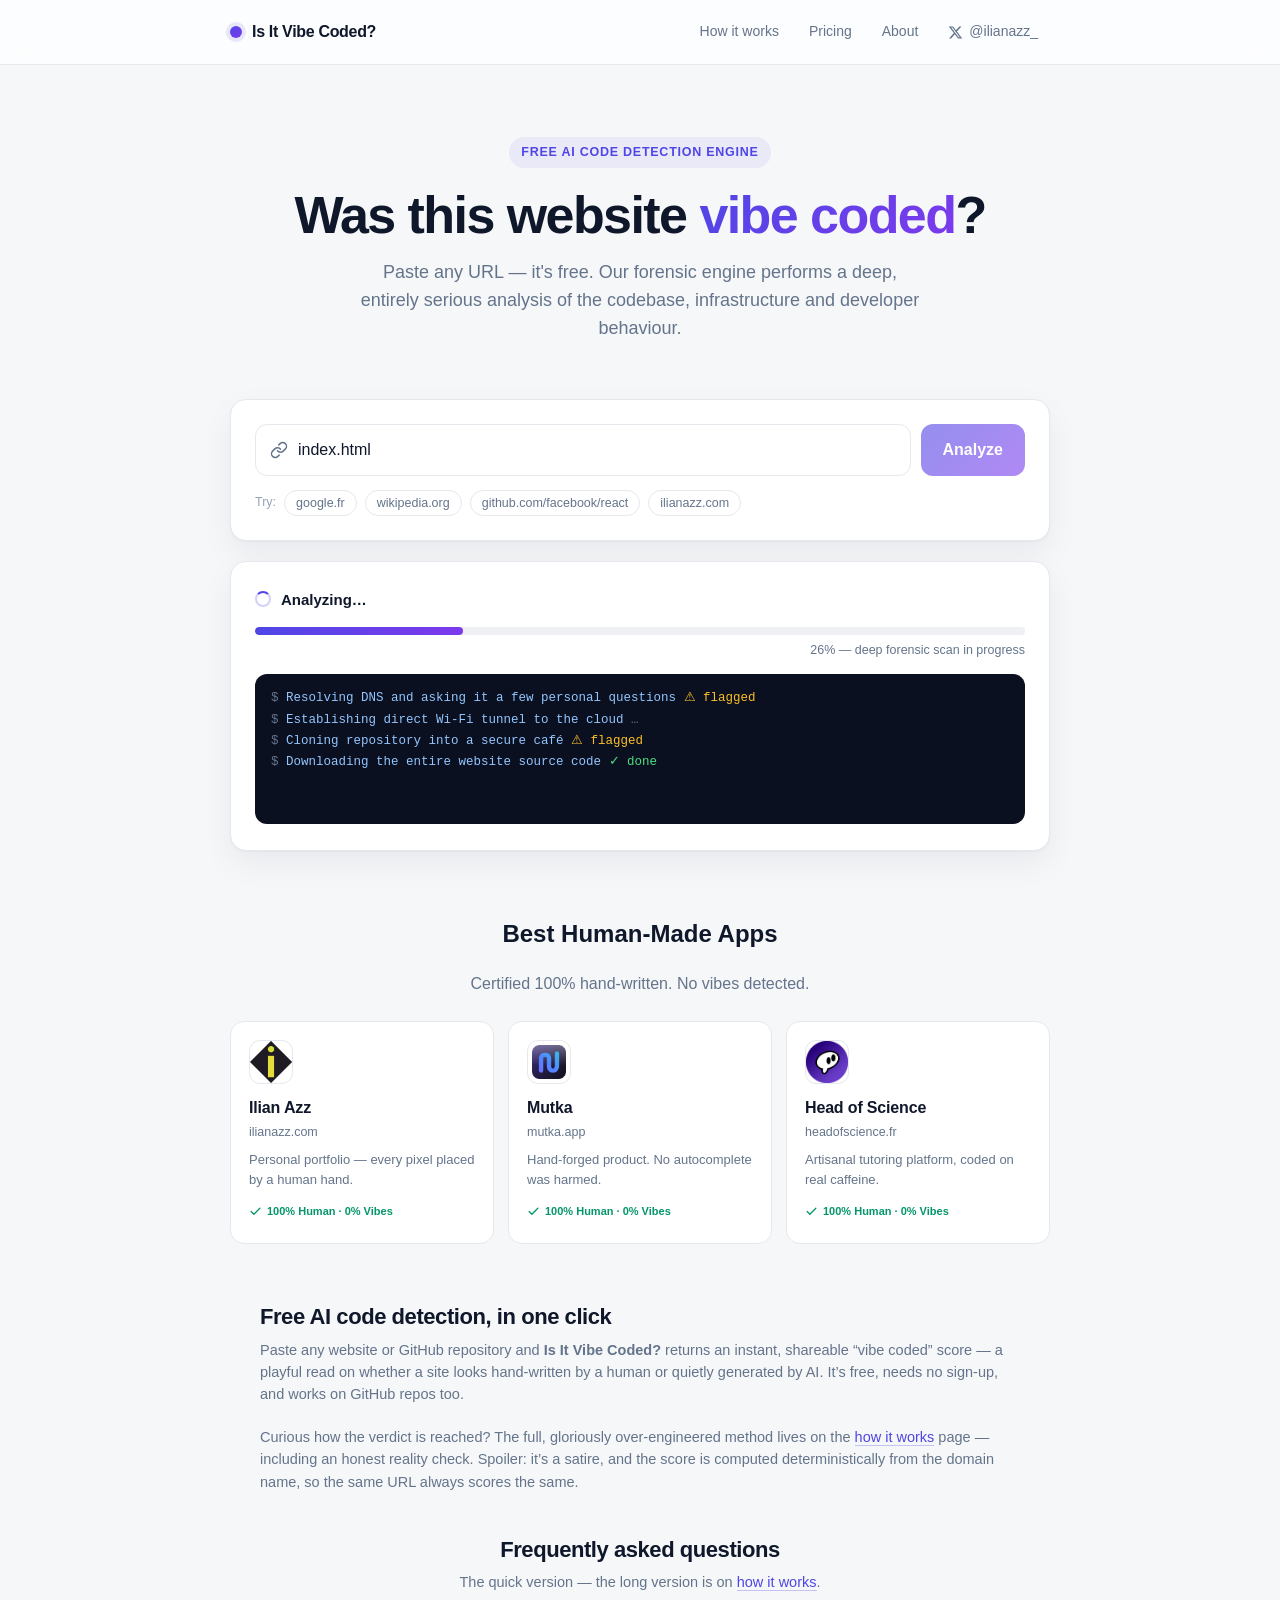
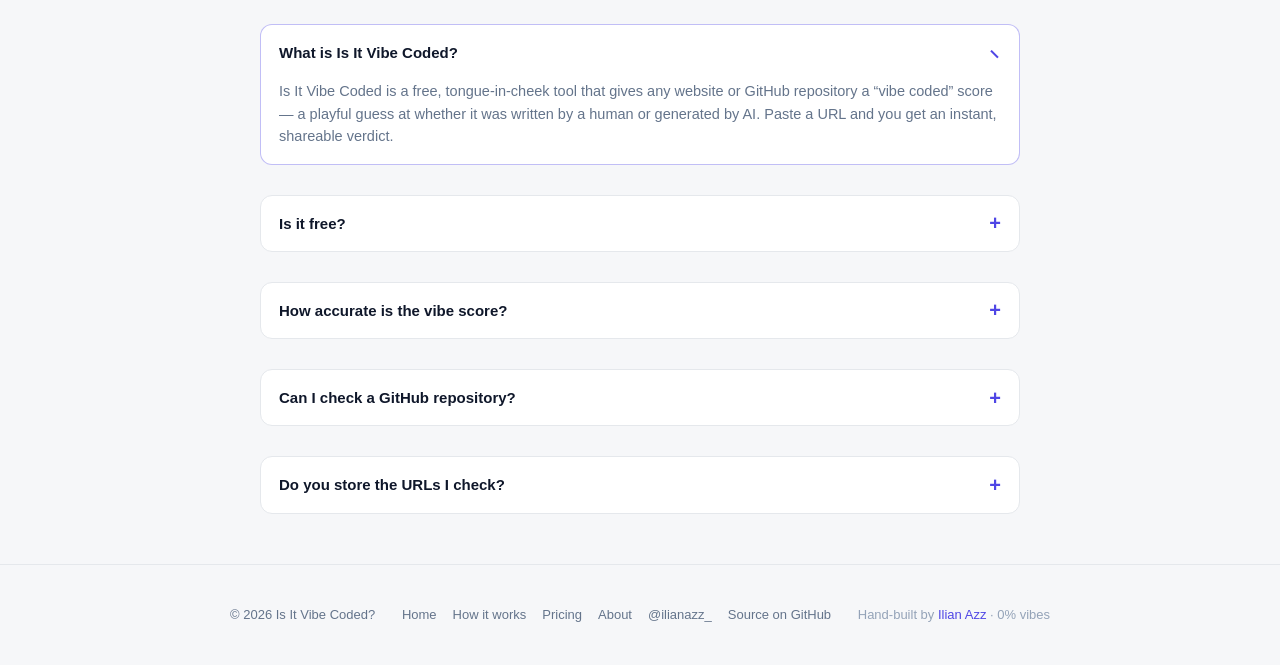
==== index.html @ d227d9e5 "Initial commit: Is It Vibe Coded? — satirical AI-code-detection site Co-Authored-By: Real vibe coder" ====
<!DOCTYPE html>
<html lang="en">
<head>
<meta charset="UTF-8">
<meta name="viewport" content="width=device-width, initial-scale=1.0">
<meta name="keywords" content="is it vibe coded, vibe coded, vibe coding, free AI code detection, free AI website checker, detect AI generated code, free vibe check, forensic code analysis, was this site made by AI">
<meta name="theme-color" content="#4f46e5">
<meta name="author" content="Ilian Azz">
<meta name="publisher" content="Ilian Azz">
<meta name="robots" content="index, follow, max-image-preview:large, max-snippet:-1, max-video-preview:-1">
<meta name="googlebot" content="index, follow, max-image-preview:large, max-snippet:-1, max-video-preview:-1">
<meta name="application-name" content="Is It Vibe Coded?">
<meta name="apple-mobile-web-app-title" content="Is It Vibe Coded?">
<meta name="apple-mobile-web-app-capable" content="yes">
<meta name="mobile-web-app-capable" content="yes">
<meta name="format-detection" content="telephone=no">
<meta name="color-scheme" content="light dark">

<!-- Icons -->
<link rel="icon" type="image/svg+xml" href="/assets/favicon.svg">
<link rel="icon" type="image/png" sizes="32x32" href="/assets/favicon-32.png">
<link rel="apple-touch-icon" href="/assets/apple-touch-icon.png">
<link rel="manifest" href="/site.webmanifest">

<!-- Static social tags -->
<meta property="og:type" content="website">
<meta property="og:locale" content="en_US">
<meta property="og:site_name" content="Is It Vibe Coded?">
<meta property="og:image:width" content="1200">
<meta property="og:image:height" content="630">
<meta property="og:image:type" content="image/png">
<meta name="twitter:card" content="summary_large_image">
<meta name="twitter:creator" content="@ilianazz_">
<meta name="twitter:site" content="@ilianazz_">

<!--DYN:START--><!-- per-URL tags below are rewritten server-side for deep links -->
<title>Is It Vibe Coded? — Free AI Code Detection</title>
<meta name="description" content="Paste any website or GitHub repo URL and find out — free — if it was vibe coded by AI. Instant, deterministic, gloriously not-made-up verdicts. A satire.">
<link rel="canonical" href="https://isitvibecoded.iazz.fr/">
<meta property="og:title" content="Is It Vibe Coded? — Free AI Code Detection">
<meta property="og:description" content="Paste any URL and get a free, serious, definitely-not-made-up verdict on whether a website was vibe coded by AI.">
<meta property="og:url" content="https://isitvibecoded.iazz.fr/">
<meta property="og:image" content="https://isitvibecoded.iazz.fr/assets/og.png">
<meta property="og:image:alt" content="Is It Vibe Coded? — 90% AI vibe">
<meta name="twitter:title" content="Is It Vibe Coded? — Free AI Code Detection">
<meta name="twitter:description" content="Paste any URL and get a free, serious, definitely-not-made-up verdict on whether a website was vibe coded by AI.">
<meta name="twitter:image" content="https://isitvibecoded.iazz.fr/assets/og.png">
<meta name="twitter:image:alt" content="Is It Vibe Coded? — 90% AI vibe">
<!--DYN:END-->

<link rel="preconnect" href="https://icons.duckduckgo.com">
<link rel="preconnect" href="https://eu.i.posthog.com" crossorigin>
<link rel="dns-prefetch" href="https://eu-assets.i.posthog.com">
<link rel="stylesheet" href="/assets/css/styles.css">

<!-- Structured data -->
<script type="application/ld+json">
{
  "@context":"https://schema.org",
  "@graph":[
    {
      "@type":"WebSite",
      "@id":"https://isitvibecoded.iazz.fr/#website",
      "name":"Is It Vibe Coded?",
      "url":"https://isitvibecoded.iazz.fr/",
      "inLanguage":"en",
      "description":"Detect whether any website was vibe coded by AI.",
      "publisher":{"@id":"https://isitvibecoded.iazz.fr/#person"},
      "potentialAction":{
        "@type":"SearchAction",
        "target":{"@type":"EntryPoint","urlTemplate":"https://isitvibecoded.iazz.fr/{search_term_string}"},
        "query-input":"required name=search_term_string"
      }
    },
    {
      "@type":"WebApplication",
      "@id":"https://isitvibecoded.iazz.fr/#app",
      "name":"Is It Vibe Coded?",
      "url":"https://isitvibecoded.iazz.fr/",
      "description":"Analyze any website to detect whether it was vibe coded by AI. A satirical forensic code-detection engine.",
      "applicationCategory":"DeveloperApplication",
      "operatingSystem":"Any",
      "browserRequirements":"Requires JavaScript",
      "isAccessibleForFree":true,
      "offers":{"@type":"Offer","price":"0","priceCurrency":"USD"},
      "author":{"@id":"https://isitvibecoded.iazz.fr/#person"}
    },
    {
      "@type":"Person",
      "@id":"https://isitvibecoded.iazz.fr/#person",
      "name":"Ilian Azz",
      "url":"https://ilianazz.com",
      "jobTitle":"Senior Full-Stack Developer",
      "sameAs":[
        "https://ilianazz.com",
        "https://github.com/ilianAZZ",
        "https://www.linkedin.com/in/ilianazz/",
        "https://medium.com/@ilianazz",
        "https://x.com/ilianazz_"
      ]
    }
  ]
}
</script>
<script type="application/ld+json">
{
  "@context":"https://schema.org",
  "@type":"FAQPage",
  "mainEntity":[
    {"@type":"Question","name":"What is Is It Vibe Coded?","acceptedAnswer":{"@type":"Answer","text":"Is It Vibe Coded is a free, tongue-in-cheek tool that gives any website or GitHub repository a 'vibe coded' score — a playful guess at whether it was written by a human or generated by AI. Paste a URL and you get an instant, shareable verdict."}},
    {"@type":"Question","name":"Is it free?","acceptedAnswer":{"@type":"Answer","text":"Yes. Checking any URL is completely free and needs no sign-up. The paid plans on the pricing page are part of the joke — nothing can actually be purchased."}},
    {"@type":"Question","name":"How accurate is the vibe score?","acceptedAnswer":{"@type":"Answer","text":"It isn't — and that's the point. Is It Vibe Coded is a satirical project. The score is computed deterministically from the domain name, so the same URL always returns the same verdict. There is no real code analysis."}},
    {"@type":"Question","name":"Can I check a GitHub repository?","acceptedAnswer":{"@type":"Answer","text":"Yes. Paste any GitHub repo or user URL — for example github.com/facebook/react — and the tool pulls its real language, star count and description before assigning a vibe."}},
    {"@type":"Question","name":"Do you store the URLs I check?","acceptedAnswer":{"@type":"Answer","text":"No. Nothing is stored. The verdict is generated from the URL and immediately forgotten."}}
  ]
}
</script>

<!-- PostHog analytics -->
<script>
    !function(t,e){var o,n,p,r;e.__SV||(window.posthog=e,e._i=[],e.init=function(i,s,a){function g(t,e){var o=e.split(".");2==o.length&&(t=t[o[0]],e=o[1]),t[e]=function(){t.push([e].concat(Array.prototype.slice.call(arguments,0)))}}(p=t.createElement("script")).type="text/javascript",p.crossOrigin="anonymous",p.async=!0,p.src=s.api_host.replace(".i.posthog.com","-assets.i.posthog.com")+"/static/array.js",(r=t.getElementsByTagName("script")[0]).parentNode.insertBefore(p,r);var u=e;for(void 0!==a?u=e[a]=[]:a="posthog",u.people=u.people||[],u.toString=function(t){var e="posthog";return"posthog"!==a&&(e+="."+a),t||(e+=" (stub)"),e},u.people.toString=function(){return u.toString(1)+".people (stub)"},o="init capture register register_once register_for_session unregister unregister_for_session getFeatureFlag getFeatureFlagPayload isFeatureEnabled reloadFeatureFlags updateEarlyAccessFeatureEnrollment getEarlyAccessFeatures on onFeatureFlags onSurveysLoaded onSessionId getSurveys getActiveMatchingSurveys renderSurvey canRenderSurvey identify setPersonProperties group resetGroups setPersonPropertiesForFlags resetPersonPropertiesForFlags setGroupPropertiesForFlags resetGroupPropertiesForFlags reset get_distinct_id getGroups get_session_id get_session_replay_url alias set_config startSessionRecording stopSessionRecording sessionRecordingStarted captureException loadToolbar get_property getSessionProperty createPersonProfile opt_in_capturing opt_out_capturing has_opted_in_capturing has_opted_out_capturing clear_opt_in_out_capturing debug getPageViewId captureTraceFeedback captureTraceMetric".split(" "),n=0;n<o.length;n++)g(u,o[n]);e._i.push([i,s,a])},e.__SV=1)}(document,window.posthog||[]);
    posthog.init('phc_uTKkojgxUpvtw5RFWUwPJWPVJ4fZZpMFqSYfruotj7C5', {
        api_host: 'https://eu.i.posthog.com',
        defaults: '2025-05-24',
        person_profiles: 'always',
        autocapture: true,
        capture_pageview: true,
        capture_pageleave: true,
        capture_performance: true,
        enable_heatmaps: true,
        disable_session_recording: false,
        session_recording: { maskAllInputs: false },
    })
</script>
</head>
<body>

<header>
  <div class="wrap bar">
    <a class="logo" href="/"><span class="dot"></span> <span class="full">Is It Vibe Coded?</span></a>
    <nav class="links">
      <a href="/how-it-works">How it works</a>
      <a href="/pricing">Pricing</a>
      <a href="/about">About</a>
      <a class="x" href="https://twitter.com/ilianazz_" target="_blank" rel="noopener" aria-label="Twitter / X">
        <svg width="15" height="15" viewBox="0 0 24 24" fill="currentColor"><path d="M18.244 2.25h3.308l-7.227 8.26 8.502 11.24H16.17l-5.214-6.817L4.99 21.75H1.68l7.73-8.835L1.254 2.25H8.08l4.713 6.231zm-1.161 17.52h1.833L7.084 4.126H5.117z"/></svg>
        <span class="label-hide">@ilianazz_</span>
      </a>
    </nav>
  </div>
</header>

<main class="wrap">

  <section class="hero">
    <span class="eyebrow">Free AI Code Detection Engine</span>
    <h1>Was this website <span class="grad">vibe coded</span>?</h1>
    <p class="sub">Paste any URL — it's free. Our forensic engine performs a deep, entirely serious analysis of the codebase, infrastructure and developer behaviour.</p>
  </section>

  <div class="card analyzer">
    <div class="field">
      <label class="input-shell" for="url">
        <svg width="18" height="18" viewBox="0 0 24 24" fill="none" stroke="currentColor" stroke-width="2" stroke-linecap="round" stroke-linejoin="round"><path d="M10 13a5 5 0 0 0 7.54.54l3-3a5 5 0 0 0-7.07-7.07l-1.72 1.71"></path><path d="M14 11a5 5 0 0 0-7.54-.54l-3 3a5 5 0 0 0 7.07 7.07l1.71-1.71"></path></svg>
        <input id="url" type="text" placeholder="example.com" autocomplete="off" spellcheck="false" aria-label="Website URL to analyze">
      </label>
      <button class="analyze" id="go">Analyze</button>
    </div>
    <div class="samples">
      <span>Try:</span>
      <button data-sample="google.fr">google.fr</button>
      <button data-sample="wikipedia.org">wikipedia.org</button>
      <button data-sample="github.com/facebook/react">github.com/facebook/react</button>
      <button data-sample="ilianazz.com">ilianazz.com</button>
    </div>
  </div>

  <!-- Loader -->
  <div class="card loader" id="loader">
    <div class="loader-head"><span class="spinner"></span> <span id="loaderHead">Analyzing…</span></div>
    <div class="progress"><i id="bar"></i></div>
    <div class="pct" id="pct">0%</div>
    <div class="console" id="console"></div>
  </div>

  <!-- Result -->
  <div class="card result" id="result">
    <!-- live site preview -->
    <div class="preview" id="preview">
      <div class="ogwrap" id="pvOgWrap"></div>
      <div class="pv-body">
        <div class="pv-site"><img id="pvFav" src="[data-uri]" alt="favicon" width="20" height="20"><span class="dom" id="pvDom"></span></div>
        <p class="pv-title" id="pvTitle"></p>
        <p class="pv-desc" id="pvDesc"></p>
      </div>
    </div>

    <div class="verdict">
      <div class="gauge">
        <svg width="132" height="132" viewBox="0 0 132 132">
          <circle cx="66" cy="66" r="58" fill="none" stroke="#eef0f4" stroke-width="12"></circle>
          <circle id="arc" cx="66" cy="66" r="58" fill="none" stroke="url(#g)" stroke-width="12" stroke-linecap="round" stroke-dasharray="364.4" stroke-dashoffset="364.4"></circle>
          <defs><linearGradient id="g" x1="0" y1="0" x2="1" y2="1"><stop offset="0" stop-color="#4f46e5"/><stop offset="1" stop-color="#7c3aed"/></linearGradient></defs>
        </svg>
        <div class="num"><b id="score">90%</b><span>AI vibe</span></div>
      </div>
      <div class="verdict-copy">
        <h2 id="verdictTitle">Almost certainly vibe coded</h2>
        <span class="tag ai" id="verdictTag">🤖 AI-Generated Codebase</span>
        <p id="verdictBlurb"></p>
      </div>
    </div>

    <div class="section-h">Forensic findings <span class="count" id="findCount"></span></div>
    <div id="findings"></div>

    <div class="meta-row" id="meta"></div>

    <div class="result-actions">
      <button id="shareBtn"><svg width="14" height="14" viewBox="0 0 24 24" fill="none" stroke="currentColor" stroke-width="2" stroke-linecap="round" stroke-linejoin="round"><path d="M4 12v8a2 2 0 0 0 2 2h12a2 2 0 0 0 2-2v-8"></path><path d="M16 6l-4-4-4 4"></path><path d="M12 2v13"></path></svg> Share this verdict</button>
    </div>

    <div class="disclaim">Analysis performed by proprietary heuristics. Confidence intervals are peer-reviewed internally and cannot be questioned.</div>
  </div>

  <!-- Best human apps -->
  <section class="best">
    <div class="best-head">
      <h2>Best Human-Made Apps</h2>
      <p>Certified 100% hand-written. No vibes detected.</p>
    </div>
    <div class="grid" id="bestGrid"></div>
  </section>

  <!-- SEO / explainer content -->
  <section class="about-sec" style="max-width:760px;margin:56px auto 0">
    <h2>Free AI code detection, in one click</h2>
    <p class="sublead">Paste any website or GitHub repository and <strong>Is It Vibe Coded?</strong> returns an instant, shareable “vibe coded” score — a playful read on whether a site looks hand-written by a human or quietly generated by AI. It’s free, needs no sign-up, and works on GitHub repos too.</p>
    <p class="sublead">Curious how the verdict is reached? The full, gloriously over-engineered method lives on the <a href="/how-it-works" class="xlink">how it works</a> page — including an honest reality check. Spoiler: it’s a satire, and the score is computed deterministically from the domain name, so the same URL always scores the same.</p>
  </section>

  <!-- Homepage FAQ (visible, matches FAQPage schema below) -->
  <section class="about-sec" style="max-width:760px;margin:40px auto 0" aria-label="Frequently asked questions">
    <h2 style="text-align:center">Frequently asked questions</h2>
    <p class="sublead" style="text-align:center">The quick version — the long version is on <a href="/how-it-works" class="xlink">how it works</a>.</p>
    <div class="faq">
      <details open>
        <summary>What is Is It Vibe Coded?</summary>
        <p>Is It Vibe Coded is a free, tongue-in-cheek tool that gives any website or GitHub repository a “vibe coded” score — a playful guess at whether it was written by a human or generated by AI. Paste a URL and you get an instant, shareable verdict.</p>
      </details>
      <details>
        <summary>Is it free?</summary>
        <p>Yes. Checking any URL is completely free and needs no sign-up. The paid “plans” on the <a href="/pricing" class="xlink">pricing page</a> are part of the joke — nothing can actually be purchased.</p>
      </details>
      <details>
        <summary>How accurate is the vibe score?</summary>
        <p>It isn’t — and that’s the point. Is It Vibe Coded is a satirical project. The score is computed deterministically from the domain name, so the same URL always returns the same verdict. There is no real code analysis.</p>
      </details>
      <details>
        <summary>Can I check a GitHub repository?</summary>
        <p>Yes. Paste any GitHub repo or user URL — for example <b style="color:var(--muted)">github.com/facebook/react</b> — and the tool pulls its real language, star count and description before assigning a vibe.</p>
      </details>
      <details>
        <summary>Do you store the URLs I check?</summary>
        <p>No. Nothing is stored. The verdict is generated from the URL and immediately forgotten, like a dream you had on a train.</p>
      </details>
    </div>
  </section>

</main>

<footer>
  <div class="wrap foot">
    <div>© <span id="yr">2026</span> Is It Vibe Coded?</div>
    <nav>
      <a href="/">Home</a>
      <a href="/how-it-works">How it works</a>
      <a href="/pricing">Pricing</a>
      <a href="/about">About</a>
      <a href="https://twitter.com/ilianazz_" target="_blank" rel="noopener">@ilianazz_</a>
      <a href="https://github.com/ilianAZZ/isitvibecoded" target="_blank" rel="noopener">Source on GitHub</a>
    </nav>
    <div class="made">Hand-built by <a href="https://ilianazz.com" target="_blank" rel="noopener" style="color:var(--brand)">Ilian Azz</a> · 0% vibes</div>
  </div>
</footer>

<script src="/assets/js/engine.js" defer></script>
<script>document.getElementById("yr").textContent="2026";</script>
</body>
</html>
---- assets/css/styles.css ----
:root{
  --bg:#f6f7f9;
  --panel:#ffffff;
  --ink:#0f172a;
  --muted:#64748b;
  --faint:#94a3b8;
  --line:#e5e8ec;
  --line-2:#eef0f4;
  --brand:#4f46e5;
  --brand-2:#7c3aed;
  --danger:#dc2626;
  --ok:#059669;
  --shadow:0 1px 2px rgba(15,23,42,.04),0 12px 32px rgba(15,23,42,.06);
  --shadow-lg:0 20px 60px rgba(15,23,42,.12);
  --radius:16px;
}
*{box-sizing:border-box}
html,body{margin:0;padding:0}
html{scroll-behavior:smooth}
body{
  background:var(--bg);
  color:var(--ink);
  font-family:-apple-system,BlinkMacSystemFont,"Segoe UI",Inter,Roboto,Helvetica,Arial,sans-serif;
  line-height:1.55;
  -webkit-font-smoothing:antialiased;
}
a{color:inherit}
.wrap{max-width:860px;margin:0 auto;padding:0 20px}
.narrow{max-width:720px}

/* ---------- Header / nav ---------- */
header{border-bottom:1px solid var(--line);background:rgba(255,255,255,.72);backdrop-filter:saturate(180%) blur(10px);position:sticky;top:0;z-index:40}
.bar{display:flex;align-items:center;justify-content:space-between;height:64px;gap:16px}
.logo{display:flex;align-items:center;gap:10px;font-weight:700;letter-spacing:-.02em;text-decoration:none;color:var(--ink);white-space:nowrap}
.logo .dot{width:12px;height:12px;border-radius:50%;background:linear-gradient(135deg,var(--brand),var(--brand-2));box-shadow:0 0 0 4px rgba(79,70,229,.12);flex:none}
nav.links{display:flex;align-items:center;gap:6px}
nav.links a{font-size:14px;color:var(--muted);text-decoration:none;padding:8px 12px;border-radius:9px;transition:color .15s,background .15s}
nav.links a:hover{color:var(--ink);background:var(--line-2)}
nav.links a.active{color:var(--brand);background:rgba(79,70,229,.08)}
nav.links a.x{display:inline-flex;align-items:center;gap:6px}
@media (max-width:620px){
  nav.links a.label-hide{display:none}
  .logo span.full{display:none}
}

/* ---------- Hero ---------- */
.hero{text-align:center;padding:72px 0 36px}
.eyebrow{display:inline-block;font-size:12.5px;font-weight:600;letter-spacing:.06em;text-transform:uppercase;color:var(--brand);background:rgba(79,70,229,.08);padding:6px 12px;border-radius:999px;margin-bottom:20px}
h1{font-size:clamp(34px,6vw,52px);line-height:1.05;letter-spacing:-.03em;margin:0 0 16px;font-weight:800}
h1 .grad,.grad{background:linear-gradient(135deg,var(--brand),var(--brand-2));-webkit-background-clip:text;background-clip:text;color:transparent}
.sub{font-size:18px;color:var(--muted);max-width:560px;margin:0 auto}

/* ---------- Cards ---------- */
.card{background:var(--panel);border:1px solid var(--line);border-radius:var(--radius);box-shadow:var(--shadow)}

/* ---------- Analyzer ---------- */
.analyzer{padding:24px;margin-top:20px}
.field{display:flex;gap:10px;flex-wrap:wrap}
.input-shell{flex:1;min-width:220px;display:flex;align-items:center;gap:10px;border:1px solid var(--line);border-radius:12px;padding:0 14px;background:#fff;transition:border-color .15s,box-shadow .15s}
.input-shell:focus-within{border-color:var(--brand);box-shadow:0 0 0 4px rgba(79,70,229,.12)}
.input-shell svg{flex:none;color:var(--muted)}
input[type=text]{flex:1;border:0;outline:0;font-size:16px;padding:15px 0;background:transparent;color:var(--ink);font-family:inherit;min-width:0}
button.analyze{border:0;border-radius:12px;padding:0 22px;min-height:52px;font-size:16px;font-weight:600;color:#fff;cursor:pointer;background:linear-gradient(135deg,var(--brand),var(--brand-2));box-shadow:0 8px 20px rgba(79,70,229,.28);transition:transform .12s,box-shadow .12s}
button.analyze:hover{transform:translateY(-1px);box-shadow:0 12px 26px rgba(79,70,229,.34)}
button.analyze:active{transform:translateY(0)}
button.analyze:disabled{opacity:.6;cursor:not-allowed;transform:none;box-shadow:none}
.hint{font-size:13px;color:var(--muted);margin-top:12px;display:flex;align-items:center;gap:6px}
.samples{margin-top:14px;display:flex;gap:8px;flex-wrap:wrap;align-items:center}
.samples span{font-size:12.5px;color:var(--faint)}
.samples button{font-size:12.5px;border:1px solid var(--line);background:#fff;color:var(--muted);border-radius:999px;padding:5px 11px;cursor:pointer;transition:.15s}
.samples button:hover{border-color:var(--brand);color:var(--brand)}

/* ---------- Loader ---------- */
.loader{display:none;padding:26px 24px;margin-top:20px}
.loader.show{display:block}
.loader-head{display:flex;align-items:center;gap:10px;font-size:15px;font-weight:600}
.spinner{display:inline-block;width:16px;height:16px;border:2px solid rgba(79,70,229,.25);border-top-color:var(--brand);border-radius:50%;animation:spin .7s linear infinite;flex:none}
@keyframes spin{to{transform:rotate(360deg)}}
.progress{height:8px;border-radius:999px;background:var(--line-2);overflow:hidden;margin:16px 0 6px}
.progress > i{display:block;height:100%;width:0;border-radius:999px;background:linear-gradient(90deg,var(--brand),var(--brand-2));transition:width .35s ease}
.pct{text-align:right;font-size:12.5px;color:var(--muted);font-variant-numeric:tabular-nums}
.console{margin-top:14px;background:#0b1020;border-radius:12px;padding:14px 16px;font-family:ui-monospace,SFMono-Regular,Menlo,monospace;font-size:12.5px;line-height:1.7;color:#93c5fd;height:150px;overflow:hidden;position:relative}
.console .ln{white-space:nowrap;overflow:hidden;text-overflow:ellipsis}
.console .ln .ok{color:#4ade80}
.console .ln .dim{color:#64748b}
.console .ln .warn{color:#fbbf24}

/* ---------- Result ---------- */
.result{display:none;margin-top:20px}
.result.show{display:block;animation:rise .4s ease both}
@keyframes rise{from{opacity:0;transform:translateY(10px)}to{opacity:1;transform:none}}

/* site preview */
.preview{display:flex;gap:16px;padding:18px 24px;border-bottom:1px solid var(--line);align-items:flex-start}
.preview .ogwrap{flex:none;width:180px;aspect-ratio:1200/630;border-radius:10px;overflow:hidden;background:var(--line-2);border:1px solid var(--line);display:grid;place-items:center}
.preview .ogwrap img{width:100%;height:100%;object-fit:cover;display:block}
.preview .pv-body{flex:1;min-width:0}
.preview .pv-site{display:flex;align-items:center;gap:8px;margin-bottom:6px}
.preview .pv-site img{width:20px;height:20px;border-radius:5px;flex:none;background:#fff}
.preview .pv-site .dom{font-size:13px;color:var(--muted);font-weight:600;word-break:break-all}
.preview .pv-title{font-size:16px;font-weight:700;letter-spacing:-.01em;margin:0 0 4px;overflow:hidden;display:-webkit-box;-webkit-line-clamp:2;-webkit-box-orient:vertical}
.preview .pv-desc{font-size:13.5px;color:var(--muted);margin:0;overflow:hidden;display:-webkit-box;-webkit-line-clamp:2;-webkit-box-orient:vertical}
@media (max-width:560px){.preview{flex-direction:column}.preview .ogwrap{width:100%}}

.verdict{padding:26px 24px;display:flex;gap:24px;align-items:center;flex-wrap:wrap}
.gauge{position:relative;width:132px;height:132px;flex:none}
.gauge svg{transform:rotate(-90deg)}
.gauge .num{position:absolute;inset:0;display:flex;flex-direction:column;align-items:center;justify-content:center}
.gauge .num b{font-size:34px;font-weight:800;letter-spacing:-.02em}
.gauge .num span{font-size:11px;color:var(--muted);text-transform:uppercase;letter-spacing:.08em}
.verdict-copy{flex:1;min-width:220px}
.verdict-copy h2{margin:0 0 8px;font-size:24px;letter-spacing:-.02em}
.tag{display:inline-flex;align-items:center;gap:6px;font-size:12.5px;font-weight:600;padding:5px 11px;border-radius:999px}
.tag.ai{color:#b91c1c;background:#fef2f2;border:1px solid #fecaca}
.tag.human{color:#047857;background:#ecfdf5;border:1px solid #a7f3d0}
.verdict-copy p{font-size:13.5px;color:var(--muted);margin:10px 0 0}

.section-h{font-size:12px;font-weight:700;letter-spacing:.08em;text-transform:uppercase;color:var(--muted);padding:16px 24px 4px;border-top:1px solid var(--line);display:flex;justify-content:space-between;align-items:center}
.section-h .count{color:var(--faint);font-weight:600}

/* findings — compact, grouped */
.fgroup{padding:6px 24px 4px}
.fgroup .cat{display:flex;align-items:center;gap:8px;font-size:12px;font-weight:700;color:var(--ink);margin:14px 0 6px}
.fgroup .cat .cdot{width:7px;height:7px;border-radius:50%;flex:none}
.fgroup .cat .cline{flex:1;height:1px;background:var(--line)}
.flist{list-style:none;margin:0;padding:0}
.flist li{display:flex;gap:10px;padding:7px 0;align-items:baseline}
.flist .ic{flex:none;font-size:13px;width:18px;text-align:center}
.flist .t{flex:1;font-size:13.5px}
.flist .t b{font-weight:600}
.flist .t em{font-style:normal;color:var(--muted)}
.flist .conf{flex:none;font-size:11px;font-weight:700;color:var(--danger);font-variant-numeric:tabular-nums;align-self:center}

.meta-row{display:flex;gap:10px;flex-wrap:wrap;padding:16px 24px 22px;border-top:1px solid var(--line);margin-top:8px}
.chip{font-size:12px;color:var(--muted);border:1px solid var(--line);border-radius:8px;padding:7px 11px;background:#fbfbfc}
.chip b{color:var(--ink)}
.result-actions{display:flex;gap:10px;padding:0 24px 22px;flex-wrap:wrap}
.result-actions button{font-size:13px;font-weight:600;border:1px solid var(--line);background:#fff;color:var(--ink);border-radius:10px;padding:9px 14px;cursor:pointer;transition:.15s;display:inline-flex;align-items:center;gap:7px}
.result-actions button:hover{border-color:var(--brand);color:var(--brand)}
.disclaim{font-size:12px;color:var(--faint);text-align:center;padding:14px 24px;border-top:1px solid var(--line)}

/* ---------- Best human apps ---------- */
.best{margin:64px 0 40px}
.best-head{text-align:center;margin-bottom:24px}
.best-head h3{font-size:26px;letter-spacing:-.02em;margin:0 0 6px}
.best-head p{color:var(--muted);margin:0}
.grid{display:grid;grid-template-columns:repeat(auto-fill,minmax(240px,1fr));gap:14px}
.app{display:block;text-decoration:none;color:inherit;background:var(--panel);border:1px solid var(--line);border-radius:14px;padding:18px;transition:transform .12s,box-shadow .12s,border-color .12s}
.app:hover{transform:translateY(-2px);box-shadow:var(--shadow);border-color:#d7dbe0}
.app .top{display:flex;align-items:center;justify-content:space-between;margin-bottom:12px}
.app .av{width:44px;height:44px;border-radius:11px;object-fit:cover;background:#fff;border:1px solid var(--line)}
.app h4{margin:0 0 2px;font-size:16px;letter-spacing:-.01em}
.app .url{font-size:12.5px;color:var(--muted);word-break:break-all}
.app .blurb{font-size:13px;color:var(--muted);margin-top:8px}
.app .verified{font-size:11px;font-weight:700;color:var(--ok);display:inline-flex;align-items:center;gap:5px;margin-top:12px}

/* ---------- Generic content pages ---------- */
.page{padding:56px 0 20px}
.page h1{text-align:center}
.page .lead{text-align:center;color:var(--muted);font-size:18px;max-width:600px;margin:0 auto 8px}
.steps{margin-top:40px;display:flex;flex-direction:column;gap:14px}
.step{display:flex;gap:18px;padding:22px 24px}
.step .no{flex:none;width:40px;height:40px;border-radius:11px;display:grid;place-items:center;font-weight:800;color:#fff;background:linear-gradient(135deg,var(--brand),var(--brand-2));font-size:16px}
.step h3{margin:0 0 6px;font-size:18px;letter-spacing:-.01em}
.step p{margin:0;color:var(--muted);font-size:14.5px}
.spec{margin:40px 0;padding:24px}
.spec h3{margin:0 0 16px;font-size:16px}
.spec dl{margin:0;display:grid;grid-template-columns:200px 1fr;gap:10px 20px}
.spec dt{font-weight:600;font-size:14px}
.spec dd{margin:0;color:var(--muted);font-size:14px}
@media (max-width:560px){.spec dl{grid-template-columns:1fr;gap:2px 0}.spec dd{margin-bottom:12px}}
.callout{padding:18px 22px;border-left:3px solid var(--brand);background:rgba(79,70,229,.05);border-radius:0 12px 12px 0;margin:24px 0;font-size:14.5px;color:var(--ink)}

/* ---------- Article (SEO) ---------- */
.breadcrumb{font-size:12.5px;color:var(--faint);padding:22px 0 0}
.breadcrumb a{color:var(--muted);text-decoration:none}
.breadcrumb a:hover{color:var(--brand)}
.breadcrumb span{margin:0 6px}

.byline{display:flex;align-items:center;justify-content:center;gap:10px;flex-wrap:wrap;margin:18px 0 2px;font-size:13px;color:var(--muted)}
.byline img{width:26px;height:26px;border-radius:50%;object-fit:cover;border:1px solid var(--line)}
.byline b{color:var(--ink);font-weight:600}
.byline .sep{color:var(--faint)}

.article{font-size:16px;line-height:1.7;color:var(--ink)}
.article h2{font-size:24px;letter-spacing:-.02em;margin:44px 0 14px;font-weight:800}
.article h2 .grad{font-weight:800}
.article p{margin:0 0 16px;color:#334155}
.article a.xlink{color:var(--brand);text-decoration:none;font-weight:600;border-bottom:1px solid rgba(79,70,229,.28)}
.article a.xlink:hover{border-bottom-color:var(--brand)}

/* TL;DR */
.tldr{background:linear-gradient(180deg,rgba(79,70,229,.06),rgba(124,58,237,.04));border:1px solid var(--line);border-radius:14px;padding:20px 22px;margin:32px 0}
.tldr .lbl{font-size:11px;font-weight:800;letter-spacing:.1em;text-transform:uppercase;color:var(--brand);display:inline-flex;align-items:center;gap:7px}
.tldr ul{margin:12px 0 0;padding-left:20px}
.tldr li{font-size:14.5px;color:#334155;margin:6px 0}

/* Definition box */
.define{border:1px solid var(--line);border-radius:14px;padding:22px;margin:24px 0;background:var(--panel);box-shadow:var(--shadow)}
.define .term{font-size:18px;font-weight:800;letter-spacing:-.01em;margin:0 0 2px}
.define .phon{font-size:13px;color:var(--faint);font-style:italic;margin:0 0 12px}
.define p{margin:0;font-size:15px;color:#334155}
.define .pos{color:var(--brand);font-weight:600;font-style:italic;margin-right:6px}

/* FAQ */
.faq details{border:1px solid var(--line);border-radius:12px;padding:2px 18px;margin:10px 0;background:var(--panel);transition:border-color .15s}
.faq details[open]{border-color:#d7dbe0}
.faq summary{cursor:pointer;font-weight:600;font-size:15.5px;padding:15px 0;list-style:none;display:flex;justify-content:space-between;align-items:center;gap:12px}
.faq summary::-webkit-details-marker{display:none}
.faq summary::after{content:"+";color:var(--brand);font-weight:800;font-size:20px;flex:none;transition:transform .2s}
.faq details[open] summary::after{transform:rotate(45deg)}
.faq details p{margin:0 0 16px;color:var(--muted);font-size:14.5px}

/* Author card */
.author{display:flex;gap:18px;align-items:flex-start;padding:24px;margin:40px 0 24px;border:1px solid var(--line);border-radius:16px;background:var(--panel);box-shadow:var(--shadow)}
.author .ava{width:64px;height:64px;border-radius:50%;object-fit:cover;flex:none;border:1px solid var(--line)}
.author .who{flex:1;min-width:0}
.author .k{font-size:11px;font-weight:800;letter-spacing:.1em;text-transform:uppercase;color:var(--faint);margin-bottom:4px}
.author .nm{font-size:18px;font-weight:800;letter-spacing:-.01em;display:flex;align-items:center;gap:8px;flex-wrap:wrap}
.author .vf{font-size:11px;font-weight:700;color:var(--ok);background:#ecfdf5;border:1px solid #a7f3d0;border-radius:999px;padding:2px 8px}
.author .role{font-size:13px;color:var(--muted);margin:2px 0 10px}
.author .bio{font-size:14px;color:#334155;margin:0 0 12px}
.author .alinks{display:flex;gap:14px;flex-wrap:wrap;font-size:13px}
.author .alinks a{color:var(--brand);text-decoration:none;font-weight:600;display:inline-flex;align-items:center;gap:5px}
.author .alinks a:hover{text-decoration:underline}
@media (max-width:560px){.author{flex-direction:column}}

/* Sources */
.sources{margin:32px 0}
.sources ol{margin:14px 0 0;padding-left:22px}
.sources li{font-size:14px;color:#334155;margin:9px 0;line-height:1.55}
.sources li a{color:var(--brand);text-decoration:none;font-weight:600}
.sources li a:hover{text-decoration:underline}
.sources li span{color:var(--faint)}

/* Related reading */
.related{display:grid;grid-template-columns:1fr 1fr;gap:14px;margin:20px 0 8px}
@media (max-width:560px){.related{grid-template-columns:1fr}}
.related a{display:block;text-decoration:none;color:inherit;border:1px solid var(--line);border-radius:14px;padding:18px 20px;background:var(--panel);transition:transform .12s,box-shadow .12s,border-color .12s}
.related a:hover{transform:translateY(-2px);box-shadow:var(--shadow);border-color:#d7dbe0}
.related .rk{font-size:11px;font-weight:700;letter-spacing:.06em;text-transform:uppercase;color:var(--brand);margin-bottom:6px}
.related .rt{font-size:16px;font-weight:700;letter-spacing:-.01em;margin-bottom:4px}
.related .rd{font-size:13px;color:var(--muted)}

/* ---------- Pricing ---------- */
.plans{display:grid;grid-template-columns:repeat(3,1fr);gap:16px;margin-top:44px}
@media (max-width:820px){.plans{grid-template-columns:1fr}}
.plan{padding:26px 24px;display:flex;flex-direction:column;position:relative}
.plan.pop{border-color:var(--brand);box-shadow:0 0 0 1px var(--brand),var(--shadow-lg)}
.plan .flag{position:absolute;top:-11px;left:50%;transform:translateX(-50%);background:linear-gradient(135deg,var(--brand),var(--brand-2));color:#fff;font-size:11px;font-weight:700;letter-spacing:.04em;text-transform:uppercase;padding:5px 12px;border-radius:999px;white-space:nowrap}
.plan .pname{font-size:15px;font-weight:700}
.plan .price{margin:12px 0 2px;font-size:40px;font-weight:800;letter-spacing:-.03em}
.plan .price small{font-size:15px;font-weight:600;color:var(--muted)}
.plan .per{color:var(--muted);font-size:13px}
.plan ul{list-style:none;margin:20px 0;padding:0;flex:1;display:flex;flex-direction:column;gap:11px}
.plan ul li{display:flex;gap:9px;font-size:14px;align-items:flex-start}
.plan ul li svg{flex:none;color:var(--ok);margin-top:2px}
.plan ul li.no{color:var(--faint)}
.plan ul li.no svg{color:var(--faint)}
.plan .buy{display:block;text-align:center;text-decoration:none;border:0;border-radius:12px;padding:13px;font-size:15px;font-weight:700;cursor:pointer;transition:.15s}
.plan .buy.primary{color:#fff;background:linear-gradient(135deg,var(--brand),var(--brand-2));box-shadow:0 8px 20px rgba(79,70,229,.28)}
.plan .buy.primary:hover{transform:translateY(-1px)}
.plan .buy.ghost{background:#fff;border:1px solid var(--line);color:var(--ink)}
.plan .buy.ghost:hover{border-color:var(--brand);color:var(--brand)}
.pricing-note{text-align:center;color:var(--faint);font-size:13px;margin-top:28px}

/* ---------- Modal ---------- */
.modal-bg{position:fixed;inset:0;background:rgba(15,23,42,.55);backdrop-filter:blur(3px);display:none;align-items:center;justify-content:center;z-index:100;padding:20px}
.modal-bg.show{display:flex;animation:fade .2s ease}
@keyframes fade{from{opacity:0}to{opacity:1}}
.modal{background:var(--panel);border-radius:18px;max-width:420px;width:100%;padding:30px 28px;text-align:center;box-shadow:var(--shadow-lg);animation:pop .25s cubic-bezier(.2,.9,.3,1.2) both}
@keyframes pop{from{opacity:0;transform:scale(.9)}to{opacity:1;transform:scale(1)}}
.modal .emo{font-size:44px;line-height:1;margin-bottom:14px}
.modal h3{margin:0 0 10px;font-size:20px;letter-spacing:-.01em}
.modal p{margin:0 0 22px;color:var(--muted);font-size:14.5px}
.modal button{border:0;border-radius:11px;padding:12px 22px;font-size:14.5px;font-weight:700;color:#fff;cursor:pointer;background:linear-gradient(135deg,var(--brand),var(--brand-2))}

/* ---------- About page ---------- */
.profile{display:flex;gap:28px;align-items:center;padding:34px 30px;flex-wrap:wrap}
.profile .avatar{width:120px;height:120px;border-radius:24px;object-fit:cover;flex:none;border:1px solid var(--line);box-shadow:var(--shadow)}
.profile .pi{flex:1;min-width:240px}
.profile .pi .role{font-size:13px;font-weight:700;letter-spacing:.05em;text-transform:uppercase;color:var(--brand)}
.profile .pi h1{text-align:left;font-size:34px;margin:6px 0 8px}
.profile .pi p{margin:0;color:var(--muted);font-size:15.5px;max-width:52ch}
.profile .loc{display:inline-flex;align-items:center;gap:6px;font-size:13px;color:var(--faint);margin-top:12px}
.socials{display:flex;gap:10px;flex-wrap:wrap;margin-top:18px}
.socials a{display:inline-flex;align-items:center;gap:8px;font-size:13.5px;font-weight:600;text-decoration:none;color:var(--ink);border:1px solid var(--line);background:#fff;border-radius:10px;padding:9px 13px;transition:.15s}
.socials a:hover{border-color:var(--brand);color:var(--brand);transform:translateY(-1px)}
.socials a svg{flex:none}

.about-sec{margin:40px 0}
.about-sec > h2{font-size:22px;letter-spacing:-.02em;margin:0 0 4px}
.about-sec > .sublead{color:var(--muted);margin:0 0 20px;font-size:14.5px}

.timeline{position:relative;padding-left:26px}
.timeline::before{content:"";position:absolute;left:7px;top:6px;bottom:6px;width:2px;background:var(--line)}
.tl{position:relative;padding:0 0 22px 4px}
.tl::before{content:"";position:absolute;left:-23px;top:5px;width:12px;height:12px;border-radius:50%;background:#fff;border:3px solid var(--brand)}
.tl .when{font-size:12px;font-weight:700;letter-spacing:.03em;color:var(--brand);text-transform:uppercase}
.tl h3{margin:3px 0 2px;font-size:16.5px;letter-spacing:-.01em}
.tl .org{font-size:13.5px;color:var(--faint);font-weight:600;margin-bottom:6px}
.tl p{margin:0;color:var(--muted);font-size:14px}
.tl .more{display:inline-flex;align-items:center;gap:5px;margin-top:8px;font-size:12.5px;font-weight:600;color:var(--brand);text-decoration:none}
.tl .more:hover{text-decoration:underline}

.tag-cloud{display:flex;flex-wrap:wrap;gap:9px}
.tag-cloud span{font-size:13px;font-weight:600;color:var(--ink);background:#fff;border:1px solid var(--line);border-radius:9px;padding:8px 13px}
.tag-cloud span.k{border-color:rgba(79,70,229,.35);background:rgba(79,70,229,.06);color:var(--brand)}

.posts{display:grid;grid-template-columns:1fr 1fr;gap:16px}
@media (max-width:640px){.posts{grid-template-columns:1fr}.profile .pi h1{font-size:28px}}
.post{display:flex;flex-direction:column;text-decoration:none;color:inherit;background:var(--panel);border:1px solid var(--line);border-radius:14px;overflow:hidden;transition:transform .12s,box-shadow .12s,border-color .12s}
.post:hover{transform:translateY(-2px);box-shadow:var(--shadow);border-color:#d7dbe0}
.post .cover{display:block;aspect-ratio:2/1;background:var(--line-2);overflow:hidden}
.post .cover img{width:100%;height:100%;object-fit:cover;display:block;transition:transform .3s ease}
.post:hover .cover img{transform:scale(1.03)}
.post .body{display:flex;flex-direction:column;flex:1;padding:16px 18px 18px}
.post .meta{display:flex;align-items:center;gap:8px;font-size:12px;color:var(--muted)}
.post .meta .mlogo{color:var(--ink);flex:none}
.post .meta .sep{width:3px;height:3px;border-radius:50%;background:currentColor;opacity:.5;flex:none}
.post h3{margin:9px 0 0;font-size:16.5px;letter-spacing:-.01em;line-height:1.32}
.post .excerpt{margin:7px 0 0;font-size:13.5px;line-height:1.5;color:var(--muted);display:-webkit-box;-webkit-line-clamp:2;-webkit-box-orient:vertical;overflow:hidden}
.post .read{font-size:12.5px;font-weight:600;color:var(--brand);margin-top:auto;padding-top:14px;display:inline-flex;align-items:center;gap:5px}

/* ---------- Article / long-form (how-it-works) ---------- */
.breadcrumb{display:flex;gap:8px;align-items:center;font-size:12.5px;color:var(--muted);padding:22px 0 4px}
.breadcrumb a{text-decoration:none;color:var(--muted)}
.breadcrumb a:hover{color:var(--brand)}
.breadcrumb span{color:var(--faint)}
article.article{display:block}
article.article > h2{font-size:24px;letter-spacing:-.02em;margin:44px 0 10px}
article.article > p{font-size:16px;color:#334155;margin:0 0 16px}
.xlink{color:var(--brand);text-decoration:none;border-bottom:1px solid rgba(79,70,229,.3)}
.xlink:hover{border-bottom-color:var(--brand)}
.byline{display:flex;align-items:center;justify-content:center;gap:8px;flex-wrap:wrap;font-size:13px;color:var(--muted);margin-top:18px}
.byline img{border-radius:50%;border:1px solid var(--line)}
.byline b{color:var(--ink)}
.byline .sep{color:var(--faint)}
.tldr{background:rgba(79,70,229,.05);border:1px solid rgba(79,70,229,.18);border-radius:14px;padding:20px 22px;margin:28px 0}
.tldr .lbl{font-size:12px;font-weight:800;letter-spacing:.05em;color:var(--brand)}
.tldr ul{margin:12px 0 0;padding-left:20px;display:flex;flex-direction:column;gap:8px}
.tldr li{font-size:14.5px;color:#334155}
.define{border-left:3px solid var(--brand);background:#fff;border:1px solid var(--line);border-left:3px solid var(--brand);border-radius:0 14px 14px 0;padding:20px 24px;margin:28px 0}
.define .term{font-size:18px;font-weight:700;margin:0}
.define .phon{font-family:ui-monospace,SFMono-Regular,Menlo,monospace;color:var(--faint);font-size:13px;margin:2px 0 12px}
.define p{margin:0;font-size:15px;color:#334155}
.define .pos{font-style:italic;color:var(--muted);font-weight:600}
.faq{display:flex;flex-direction:column;gap:10px;margin:14px 0}
.faq details{border:1px solid var(--line);border-radius:12px;background:#fff;padding:0 18px;transition:border-color .15s}
.faq details[open]{border-color:rgba(79,70,229,.35)}
.faq summary{cursor:pointer;list-style:none;padding:16px 0;font-weight:600;font-size:15px;display:flex;justify-content:space-between;align-items:center;gap:12px}
.faq summary::-webkit-details-marker{display:none}
.faq summary::after{content:"+";color:var(--brand);font-weight:700;font-size:20px;line-height:1}
.faq details[open] summary::after{content:"–"}
.faq details p{margin:0 0 16px;font-size:14.5px;color:var(--muted)}
.author{display:flex;gap:16px;align-items:flex-start;background:#fff;border:1px solid var(--line);border-radius:16px;padding:22px;margin:36px 0;box-shadow:var(--shadow)}
.author .ava{width:64px;height:64px;border-radius:14px;flex:none;border:1px solid var(--line);object-fit:cover}
.author .k{font-size:11.5px;font-weight:700;letter-spacing:.05em;text-transform:uppercase;color:var(--faint)}
.author .nm{font-size:17px;font-weight:700;margin-top:2px}
.author .vf{font-size:11px;font-weight:700;color:var(--ok);margin-left:6px}
.author .role{font-size:13px;color:var(--muted);margin:2px 0 8px}
.author .bio{font-size:14px;color:#334155;margin:0 0 12px}
.author .alinks{display:flex;gap:14px;flex-wrap:wrap}
.author .alinks a{font-size:13px;font-weight:600;text-decoration:none;color:var(--brand)}
.sources{margin:36px 0}
.sources p{font-size:15px;color:#334155}
.sources ol{margin:14px 0 0;padding-left:20px;display:flex;flex-direction:column;gap:12px}
.sources li{font-size:14.5px}
.sources li a{color:var(--brand);text-decoration:none;font-weight:600}
.sources li span{display:block;color:var(--muted);font-size:13px;margin-top:2px}
.related{display:grid;grid-template-columns:1fr 1fr;gap:14px;margin-top:14px}
@media (max-width:560px){.related{grid-template-columns:1fr}}
.related a{display:block;text-decoration:none;color:inherit;border:1px solid var(--line);border-radius:14px;padding:18px 20px;background:#fff;transition:transform .12s,box-shadow .12s,border-color .12s}
.related a:hover{transform:translateY(-2px);box-shadow:var(--shadow);border-color:#d7dbe0}
.related .rk{font-size:11.5px;font-weight:700;letter-spacing:.05em;text-transform:uppercase;color:var(--brand)}
.related .rt{font-size:16px;font-weight:700;margin:6px 0 4px;letter-spacing:-.01em}
.related .rd{font-size:13px;color:var(--muted)}

/* ---------- Footer ---------- */
footer{border-top:1px solid var(--line);padding:40px 0;color:var(--muted);font-size:13px;margin-top:40px}
.foot{display:flex;justify-content:space-between;gap:20px;flex-wrap:wrap;align-items:center}
.foot nav{display:flex;gap:16px;flex-wrap:wrap}
.foot a{color:var(--muted);text-decoration:none}
.foot a:hover{color:var(--ink)}
.foot .made{color:var(--faint)}
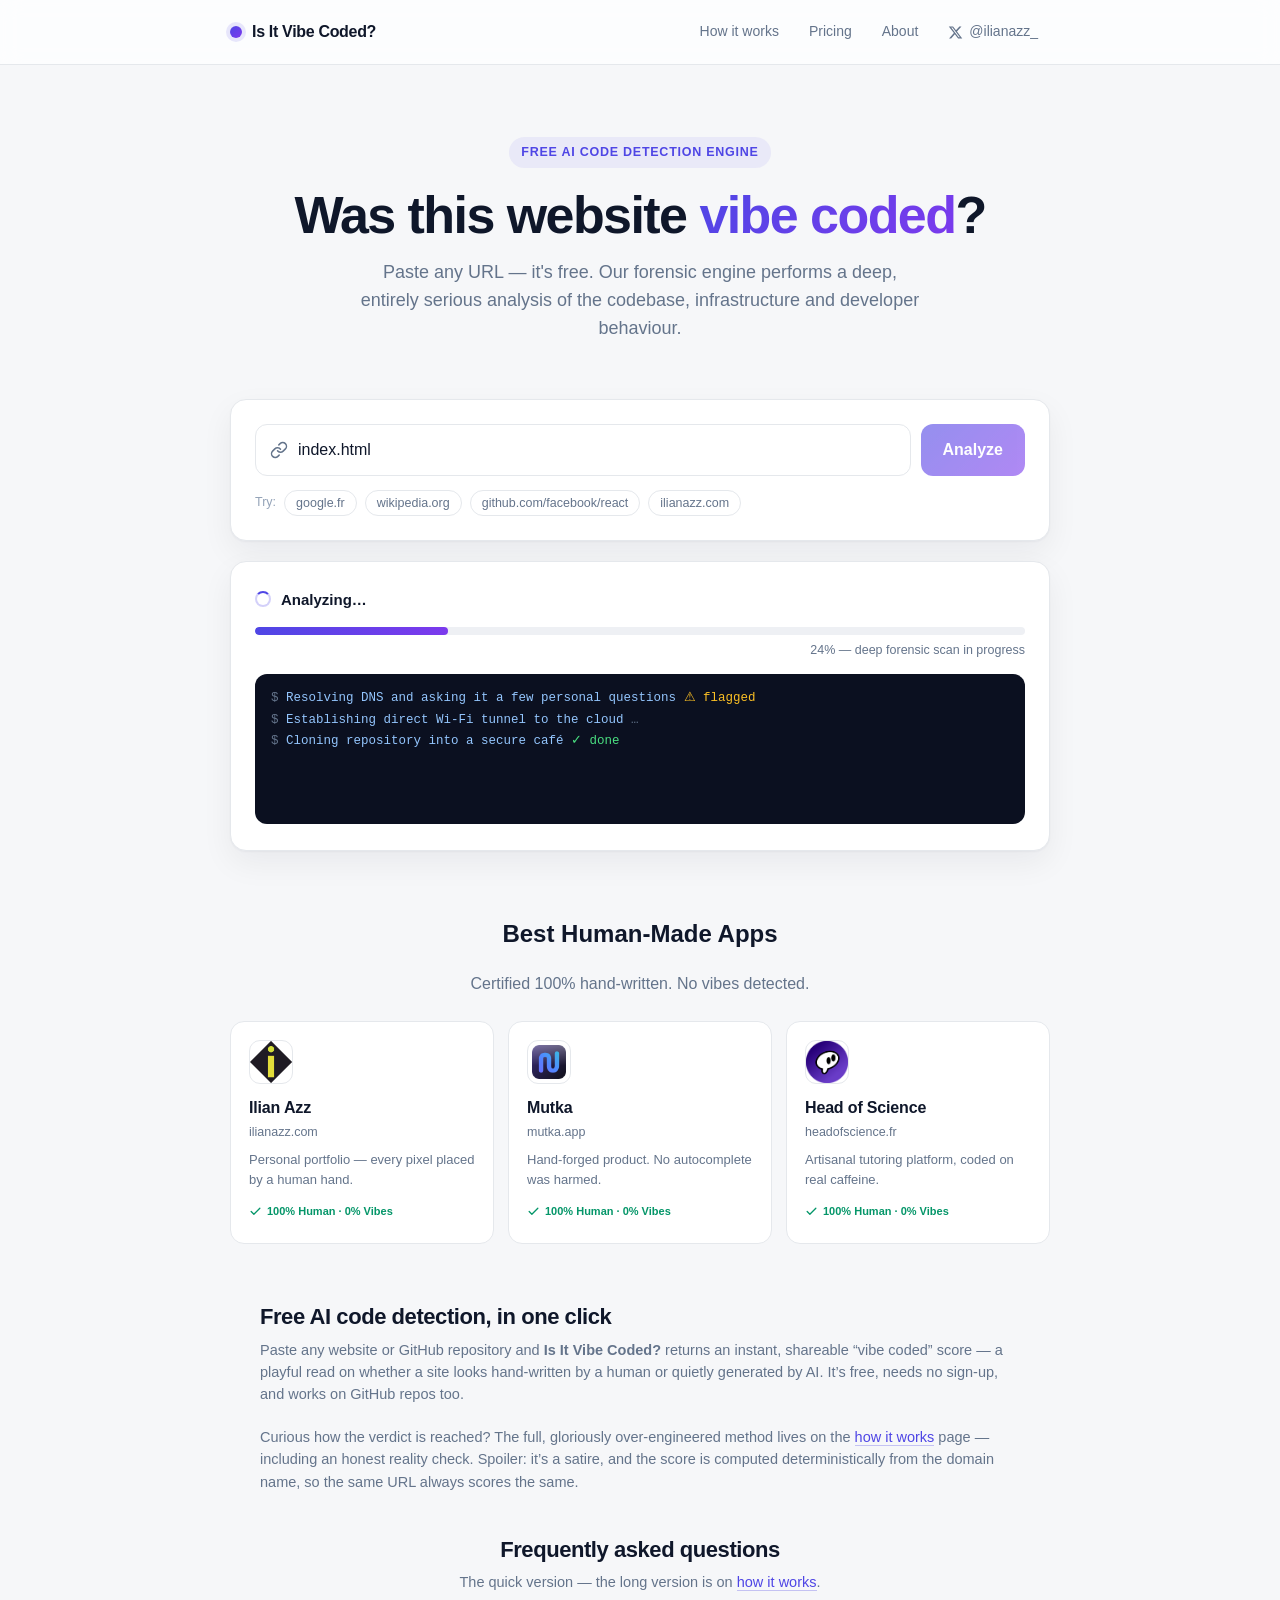
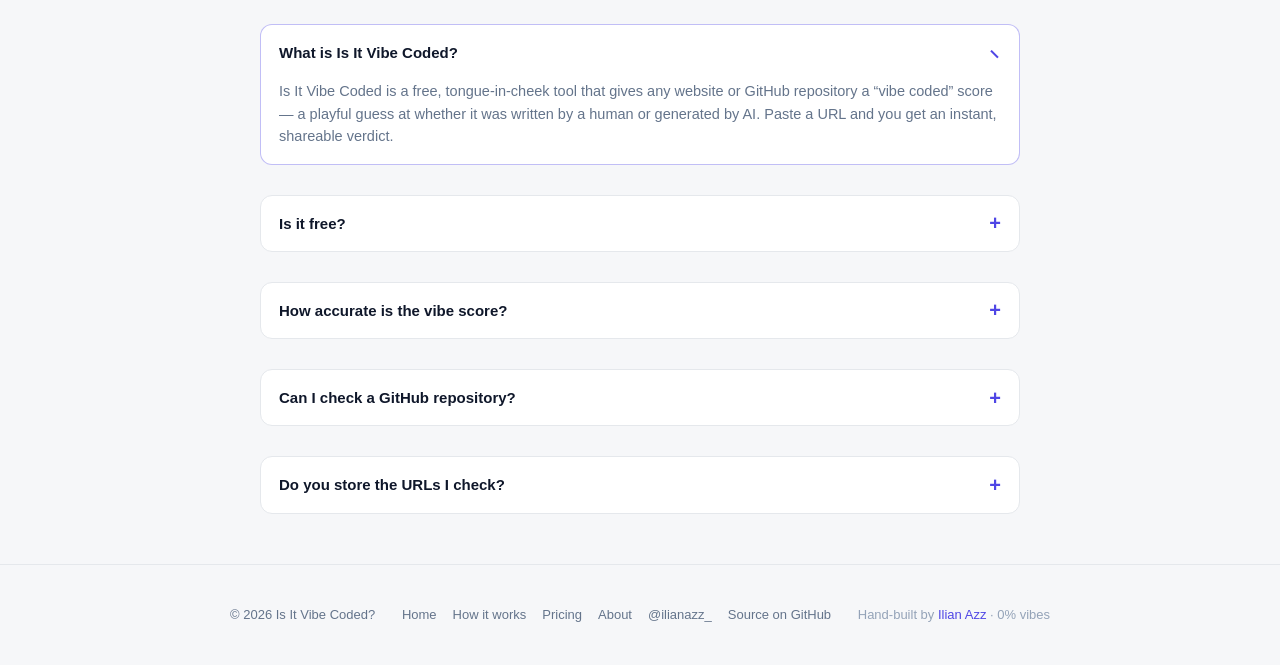
==== commit eeb6b5ef: "update posthog proxy" ====
--- a/index.html
+++ b/index.html
@@ -120,7 +120,8 @@
 <script>
     !function(t,e){var o,n,p,r;e.__SV||(window.posthog=e,e._i=[],e.init=function(i,s,a){function g(t,e){var o=e.split(".");2==o.length&&(t=t[o[0]],e=o[1]),t[e]=function(){t.push([e].concat(Array.prototype.slice.call(arguments,0)))}}(p=t.createElement("script")).type="text/javascript",p.crossOrigin="anonymous",p.async=!0,p.src=s.api_host.replace(".i.posthog.com","-assets.i.posthog.com")+"/static/array.js",(r=t.getElementsByTagName("script")[0]).parentNode.insertBefore(p,r);var u=e;for(void 0!==a?u=e[a]=[]:a="posthog",u.people=u.people||[],u.toString=function(t){var e="posthog";return"posthog"!==a&&(e+="."+a),t||(e+=" (stub)"),e},u.people.toString=function(){return u.toString(1)+".people (stub)"},o="init capture register register_once register_for_session unregister unregister_for_session getFeatureFlag getFeatureFlagPayload isFeatureEnabled reloadFeatureFlags updateEarlyAccessFeatureEnrollment getEarlyAccessFeatures on onFeatureFlags onSurveysLoaded onSessionId getSurveys getActiveMatchingSurveys renderSurvey canRenderSurvey identify setPersonProperties group resetGroups setPersonPropertiesForFlags resetPersonPropertiesForFlags setGroupPropertiesForFlags resetGroupPropertiesForFlags reset get_distinct_id getGroups get_session_id get_session_replay_url alias set_config startSessionRecording stopSessionRecording sessionRecordingStarted captureException loadToolbar get_property getSessionProperty createPersonProfile opt_in_capturing opt_out_capturing has_opted_in_capturing has_opted_out_capturing clear_opt_in_out_capturing debug getPageViewId captureTraceFeedback captureTraceMetric".split(" "),n=0;n<o.length;n++)g(u,o[n]);e._i.push([i,s,a])},e.__SV=1)}(document,window.posthog||[]);
     posthog.init('phc_uTKkojgxUpvtw5RFWUwPJWPVJ4fZZpMFqSYfruotj7C5', {
-        api_host: 'https://eu.i.posthog.com',
+        api_host: 'https://hogpost.iazz.fr', // your managed reverse proxy domain
+        ui_host: 'https://eu.posthog.com', // necessary because you're using a proxy, this way links will point back to PostHog properly
         defaults: '2025-05-24',
         person_profiles: 'always',
         autocapture: true,
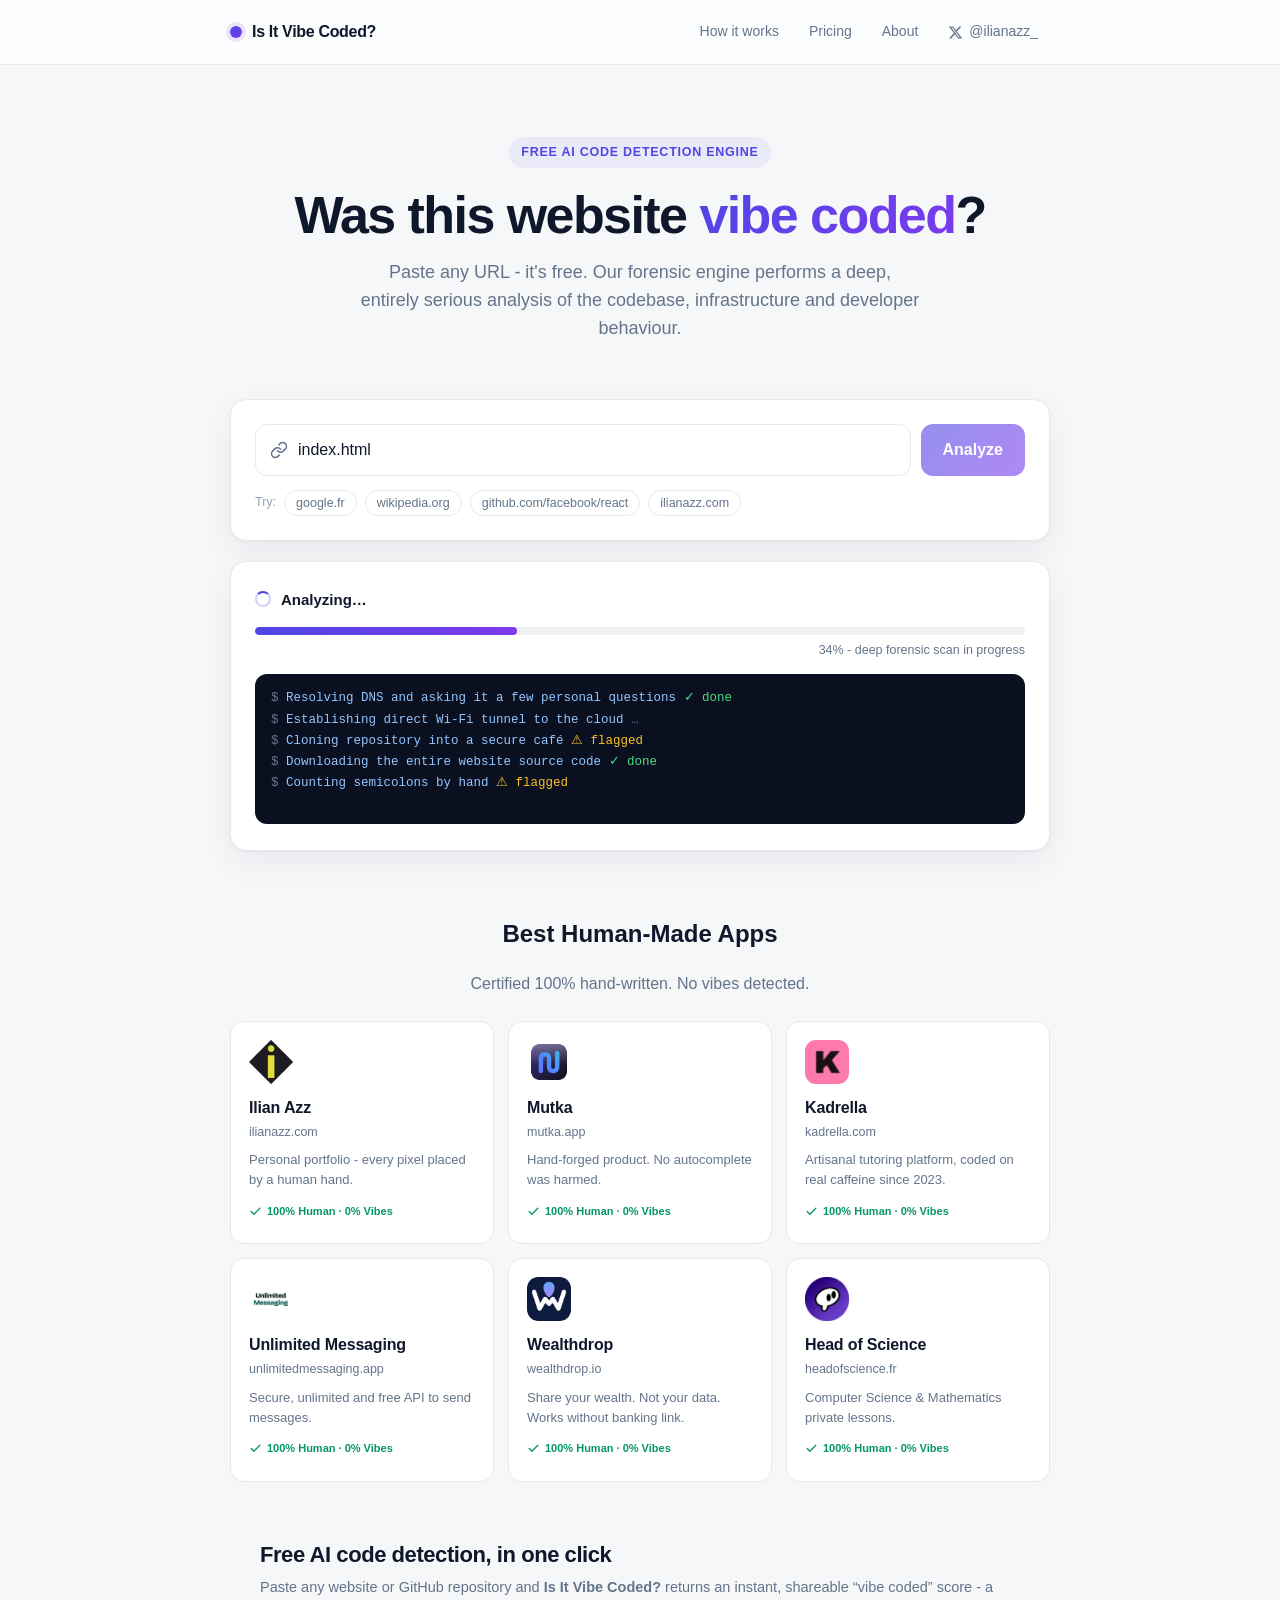
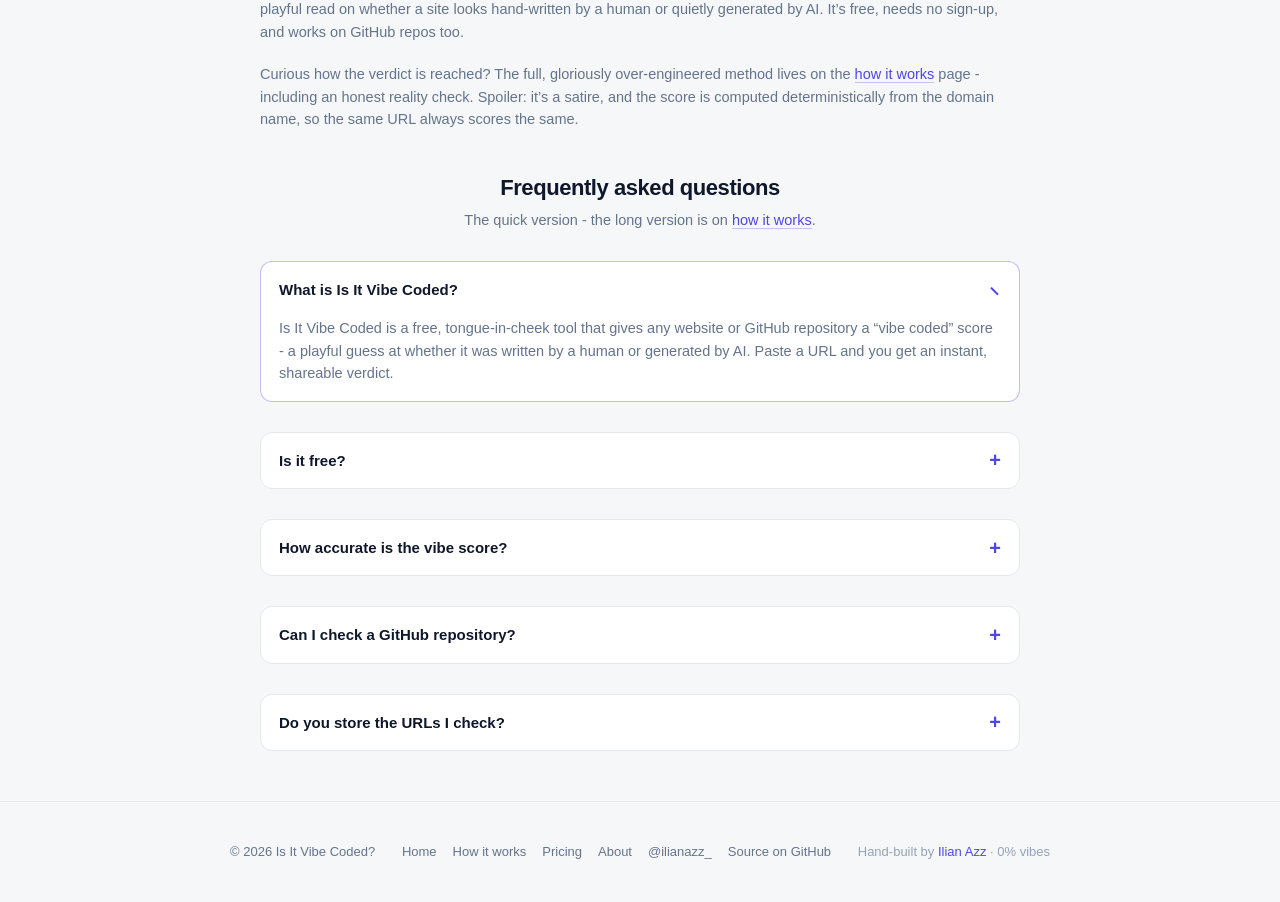
==== commit 297c83a8: "Remove the vibe, I don't feel in a vibe mood today" ====
--- a/index.html
+++ b/index.html
@@ -34,18 +34,18 @@
 <meta name="twitter:site" content="@ilianazz_">
 
 <!--DYN:START--><!-- per-URL tags below are rewritten server-side for deep links -->
-<title>Is It Vibe Coded? — Free AI Code Detection</title>
-<meta name="description" content="Paste any website or GitHub repo URL and find out — free — if it was vibe coded by AI. Instant, deterministic, gloriously not-made-up verdicts. A satire.">
+<title>Is It Vibe Coded? - Free AI Code Detection</title>
+<meta name="description" content="Paste any website or GitHub repo URL and find out - free - if it was vibe coded by AI. Instant, deterministic, gloriously not-made-up verdicts. A satire.">
 <link rel="canonical" href="https://isitvibecoded.iazz.fr/">
-<meta property="og:title" content="Is It Vibe Coded? — Free AI Code Detection">
+<meta property="og:title" content="Is It Vibe Coded? - Free AI Code Detection">
 <meta property="og:description" content="Paste any URL and get a free, serious, definitely-not-made-up verdict on whether a website was vibe coded by AI.">
 <meta property="og:url" content="https://isitvibecoded.iazz.fr/">
 <meta property="og:image" content="https://isitvibecoded.iazz.fr/assets/og.png">
-<meta property="og:image:alt" content="Is It Vibe Coded? — 90% AI vibe">
-<meta name="twitter:title" content="Is It Vibe Coded? — Free AI Code Detection">
+<meta property="og:image:alt" content="Is It Vibe Coded? - 90% AI vibe">
+<meta name="twitter:title" content="Is It Vibe Coded? - Free AI Code Detection">
 <meta name="twitter:description" content="Paste any URL and get a free, serious, definitely-not-made-up verdict on whether a website was vibe coded by AI.">
 <meta name="twitter:image" content="https://isitvibecoded.iazz.fr/assets/og.png">
-<meta name="twitter:image:alt" content="Is It Vibe Coded? — 90% AI vibe">
+<meta name="twitter:image:alt" content="Is It Vibe Coded? - 90% AI vibe">
 <!--DYN:END-->
 
 <link rel="preconnect" href="https://icons.duckduckgo.com">
@@ -107,10 +107,10 @@
   "@context":"https://schema.org",
   "@type":"FAQPage",
   "mainEntity":[
-    {"@type":"Question","name":"What is Is It Vibe Coded?","acceptedAnswer":{"@type":"Answer","text":"Is It Vibe Coded is a free, tongue-in-cheek tool that gives any website or GitHub repository a 'vibe coded' score — a playful guess at whether it was written by a human or generated by AI. Paste a URL and you get an instant, shareable verdict."}},
-    {"@type":"Question","name":"Is it free?","acceptedAnswer":{"@type":"Answer","text":"Yes. Checking any URL is completely free and needs no sign-up. The paid plans on the pricing page are part of the joke — nothing can actually be purchased."}},
-    {"@type":"Question","name":"How accurate is the vibe score?","acceptedAnswer":{"@type":"Answer","text":"It isn't — and that's the point. Is It Vibe Coded is a satirical project. The score is computed deterministically from the domain name, so the same URL always returns the same verdict. There is no real code analysis."}},
-    {"@type":"Question","name":"Can I check a GitHub repository?","acceptedAnswer":{"@type":"Answer","text":"Yes. Paste any GitHub repo or user URL — for example github.com/facebook/react — and the tool pulls its real language, star count and description before assigning a vibe."}},
+    {"@type":"Question","name":"What is Is It Vibe Coded?","acceptedAnswer":{"@type":"Answer","text":"Is It Vibe Coded is a free, tongue-in-cheek tool that gives any website or GitHub repository a 'vibe coded' score - a playful guess at whether it was written by a human or generated by AI. Paste a URL and you get an instant, shareable verdict."}},
+    {"@type":"Question","name":"Is it free?","acceptedAnswer":{"@type":"Answer","text":"Yes. Checking any URL is completely free and needs no sign-up. The paid plans on the pricing page are part of the joke - nothing can actually be purchased."}},
+    {"@type":"Question","name":"How accurate is the vibe score?","acceptedAnswer":{"@type":"Answer","text":"It isn't - and that's the point. Is It Vibe Coded is a satirical project. The score is computed deterministically from the domain name, so the same URL always returns the same verdict. There is no real code analysis."}},
+    {"@type":"Question","name":"Can I check a GitHub repository?","acceptedAnswer":{"@type":"Answer","text":"Yes. Paste any GitHub repo or user URL - for example github.com/facebook/react - and the tool pulls its real language, star count and description before assigning a vibe."}},
     {"@type":"Question","name":"Do you store the URLs I check?","acceptedAnswer":{"@type":"Answer","text":"No. Nothing is stored. The verdict is generated from the URL and immediately forgotten."}}
   ]
 }
@@ -156,7 +156,7 @@
   <section class="hero">
     <span class="eyebrow">Free AI Code Detection Engine</span>
     <h1>Was this website <span class="grad">vibe coded</span>?</h1>
-    <p class="sub">Paste any URL — it's free. Our forensic engine performs a deep, entirely serious analysis of the codebase, infrastructure and developer behaviour.</p>
+    <p class="sub">Paste any URL - it's free. Our forensic engine performs a deep, entirely serious analysis of the codebase, infrastructure and developer behaviour.</p>
   </section>
 
   <div class="card analyzer">
@@ -236,30 +236,30 @@
   <!-- SEO / explainer content -->
   <section class="about-sec" style="max-width:760px;margin:56px auto 0">
     <h2>Free AI code detection, in one click</h2>
-    <p class="sublead">Paste any website or GitHub repository and <strong>Is It Vibe Coded?</strong> returns an instant, shareable “vibe coded” score — a playful read on whether a site looks hand-written by a human or quietly generated by AI. It’s free, needs no sign-up, and works on GitHub repos too.</p>
-    <p class="sublead">Curious how the verdict is reached? The full, gloriously over-engineered method lives on the <a href="/how-it-works" class="xlink">how it works</a> page — including an honest reality check. Spoiler: it’s a satire, and the score is computed deterministically from the domain name, so the same URL always scores the same.</p>
+    <p class="sublead">Paste any website or GitHub repository and <strong>Is It Vibe Coded?</strong> returns an instant, shareable “vibe coded” score - a playful read on whether a site looks hand-written by a human or quietly generated by AI. It’s free, needs no sign-up, and works on GitHub repos too.</p>
+    <p class="sublead">Curious how the verdict is reached? The full, gloriously over-engineered method lives on the <a href="/how-it-works" class="xlink">how it works</a> page - including an honest reality check. Spoiler: it’s a satire, and the score is computed deterministically from the domain name, so the same URL always scores the same.</p>
   </section>
 
   <!-- Homepage FAQ (visible, matches FAQPage schema below) -->
   <section class="about-sec" style="max-width:760px;margin:40px auto 0" aria-label="Frequently asked questions">
     <h2 style="text-align:center">Frequently asked questions</h2>
-    <p class="sublead" style="text-align:center">The quick version — the long version is on <a href="/how-it-works" class="xlink">how it works</a>.</p>
+    <p class="sublead" style="text-align:center">The quick version - the long version is on <a href="/how-it-works" class="xlink">how it works</a>.</p>
     <div class="faq">
       <details open>
         <summary>What is Is It Vibe Coded?</summary>
-        <p>Is It Vibe Coded is a free, tongue-in-cheek tool that gives any website or GitHub repository a “vibe coded” score — a playful guess at whether it was written by a human or generated by AI. Paste a URL and you get an instant, shareable verdict.</p>
+        <p>Is It Vibe Coded is a free, tongue-in-cheek tool that gives any website or GitHub repository a “vibe coded” score - a playful guess at whether it was written by a human or generated by AI. Paste a URL and you get an instant, shareable verdict.</p>
       </details>
       <details>
         <summary>Is it free?</summary>
-        <p>Yes. Checking any URL is completely free and needs no sign-up. The paid “plans” on the <a href="/pricing" class="xlink">pricing page</a> are part of the joke — nothing can actually be purchased.</p>
+        <p>Yes. Checking any URL is completely free and needs no sign-up. The paid “plans” on the <a href="/pricing" class="xlink">pricing page</a> are part of the joke - nothing can actually be purchased.</p>
       </details>
       <details>
         <summary>How accurate is the vibe score?</summary>
-        <p>It isn’t — and that’s the point. Is It Vibe Coded is a satirical project. The score is computed deterministically from the domain name, so the same URL always returns the same verdict. There is no real code analysis.</p>
+        <p>It isn’t - and that’s the point. Is It Vibe Coded is a satirical project. The score is computed deterministically from the domain name, so the same URL always returns the same verdict. There is no real code analysis.</p>
       </details>
       <details>
         <summary>Can I check a GitHub repository?</summary>
-        <p>Yes. Paste any GitHub repo or user URL — for example <b style="color:var(--muted)">github.com/facebook/react</b> — and the tool pulls its real language, star count and description before assigning a vibe.</p>
+        <p>Yes. Paste any GitHub repo or user URL - for example <b style="color:var(--muted)">github.com/facebook/react</b> - and the tool pulls its real language, star count and description before assigning a vibe.</p>
       </details>
       <details>
         <summary>Do you store the URLs I check?</summary>
--- a/assets/css/styles.css
+++ b/assets/css/styles.css
@@ -118,7 +118,7 @@
 .section-h{font-size:12px;font-weight:700;letter-spacing:.08em;text-transform:uppercase;color:var(--muted);padding:16px 24px 4px;border-top:1px solid var(--line);display:flex;justify-content:space-between;align-items:center}
 .section-h .count{color:var(--faint);font-weight:600}
 
-/* findings — compact, grouped */
+/* findings - compact, grouped */
 .fgroup{padding:6px 24px 4px}
 .fgroup .cat{display:flex;align-items:center;gap:8px;font-size:12px;font-weight:700;color:var(--ink);margin:14px 0 6px}
 .fgroup .cat .cdot{width:7px;height:7px;border-radius:50%;flex:none}
@@ -148,7 +148,7 @@
 .app{display:block;text-decoration:none;color:inherit;background:var(--panel);border:1px solid var(--line);border-radius:14px;padding:18px;transition:transform .12s,box-shadow .12s,border-color .12s}
 .app:hover{transform:translateY(-2px);box-shadow:var(--shadow);border-color:#d7dbe0}
 .app .top{display:flex;align-items:center;justify-content:space-between;margin-bottom:12px}
-.app .av{width:44px;height:44px;border-radius:11px;object-fit:cover;background:#fff;border:1px solid var(--line)}
+.app .av{width:44px;height:44px;border-radius:11px;object-fit:cover;background:#fff;}
 .app h4{margin:0 0 2px;font-size:16px;letter-spacing:-.01em}
 .app .url{font-size:12.5px;color:var(--muted);word-break:break-all}
 .app .blurb{font-size:13px;color:var(--muted);margin-top:8px}
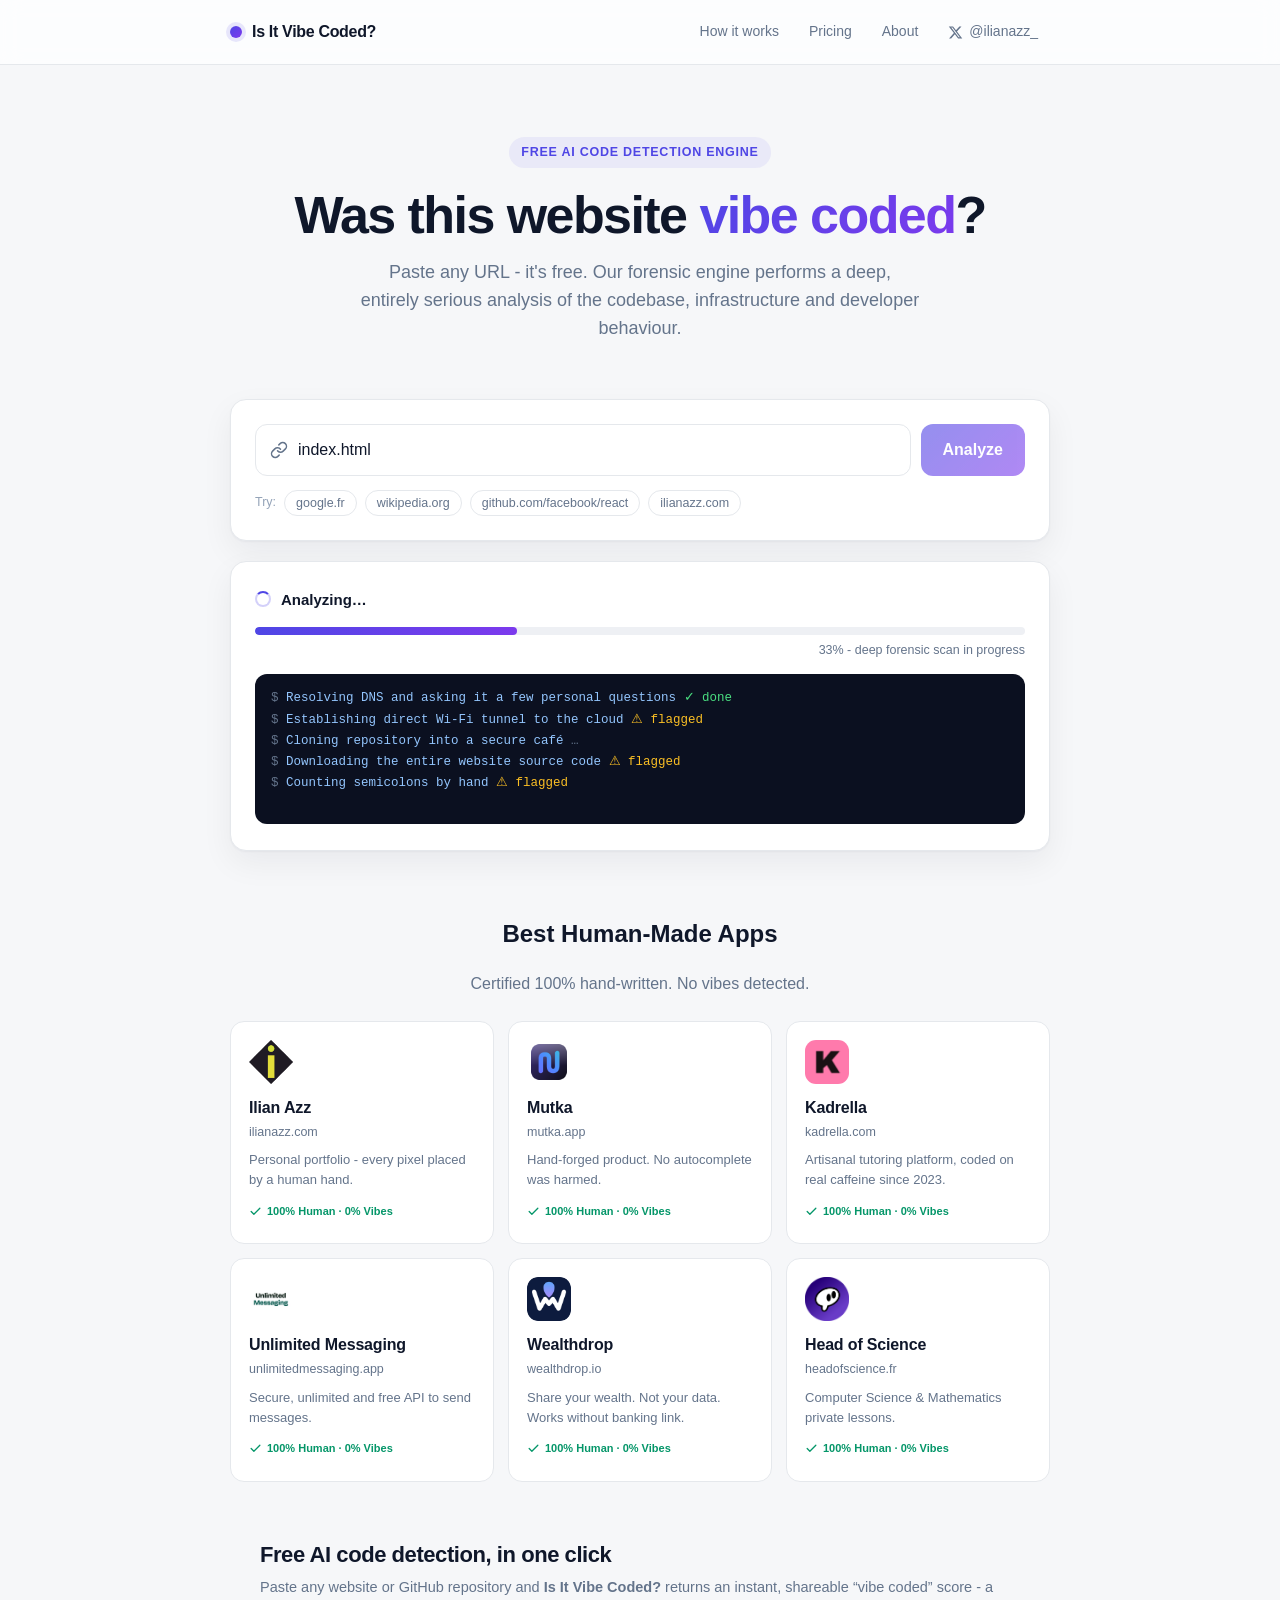
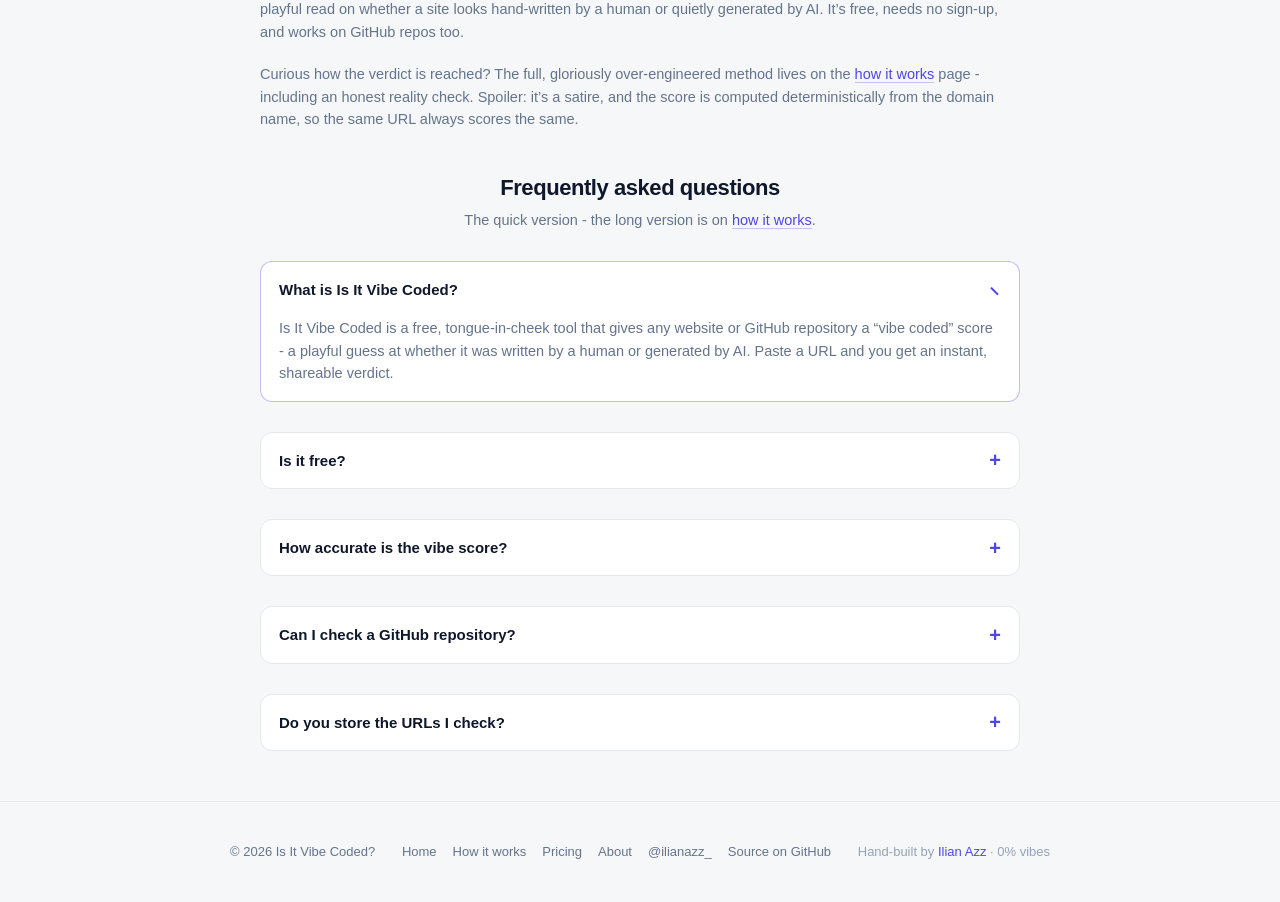
==== commit 96a8b7bf: "Fix favicon" ====
--- a/index.html
+++ b/index.html
@@ -17,7 +17,8 @@
 <meta name="color-scheme" content="light dark">
 
 <!-- Icons -->
-<link rel="icon" type="image/svg+xml" href="/assets/favicon.svg">
+<link rel="icon" href="/favicon.ico" sizes="32x32">
+<link rel="icon" type="image/svg+xml" href="/assets/favicon.svg" sizes="any">
 <link rel="icon" type="image/png" sizes="32x32" href="/assets/favicon-32.png">
 <link rel="apple-touch-icon" href="/assets/apple-touch-icon.png">
 <link rel="manifest" href="/site.webmanifest">
